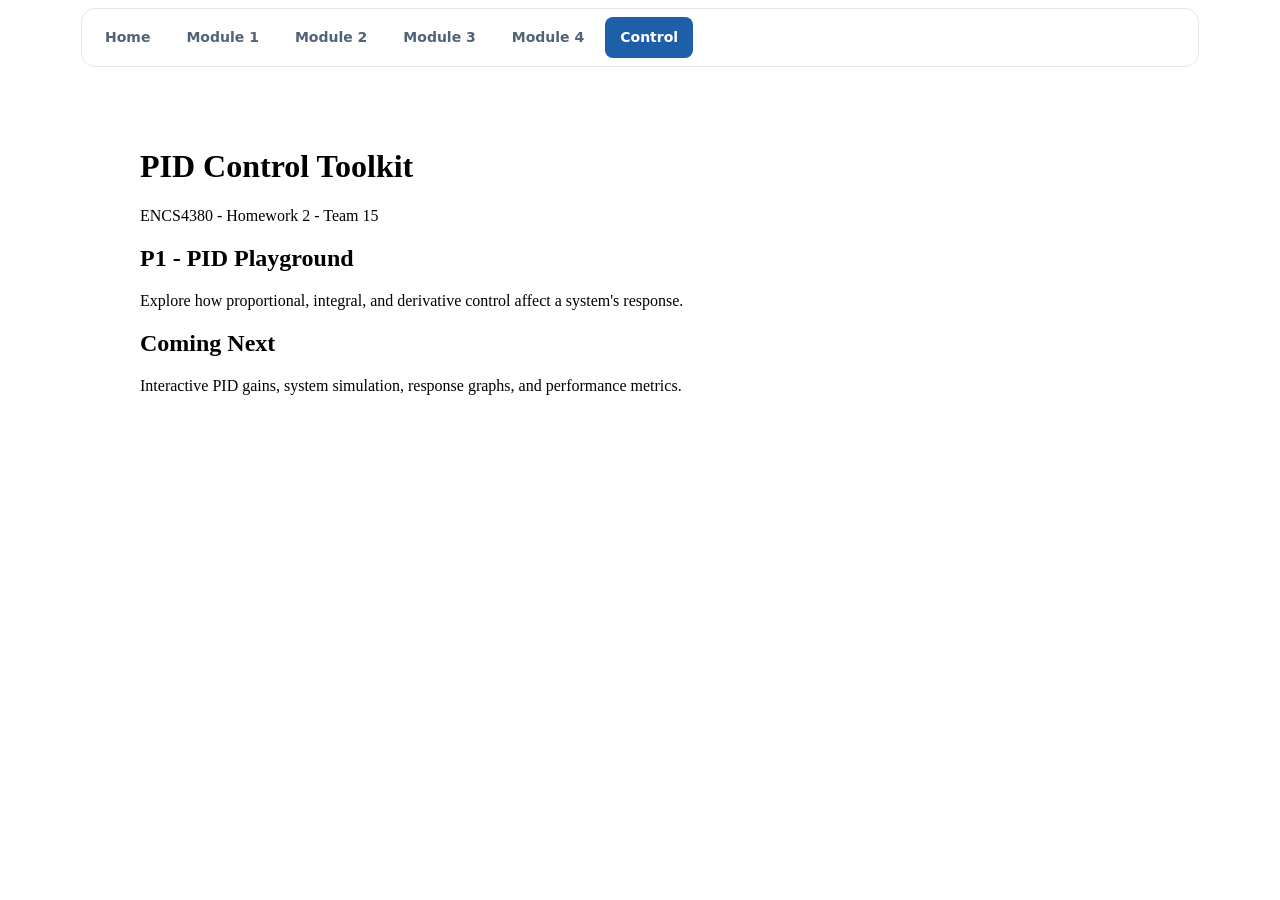
==== control /index.html @ 9d588b6b "Create PID control toolkit page" ====
<!DOCTYPE html>
<html lang="en">
<head>
  <meta charset="UTF-8">
  <meta name="viewport" content="width=device-width, initial-scale=1">
  <title>PID Control Toolkit | Team 15</title>
  <link rel="stylesheet" href="../assets/site.css">
</head>

<body>
  <nav class="site-nav">
    <a href="../">Home</a>
    <a href="../module1/">Module 1</a>
    <a href="../module2/">Module 2</a>
    <a href="../module3/">Module 3</a>
    <a href="../module4/">Module 4</a>
    <a href="./" aria-current="page">Control</a>
  </nav>

  <main style="max-width:1000px;margin:40px auto;padding:20px;">
    <h1>PID Control Toolkit</h1>
    <p>ENCS4380 - Homework 2 - Team 15</p>

    <h2>P1 - PID Playground</h2>
    <p>
      Explore how proportional, integral, and derivative
      control affect a system's response.
    </p>

    <h2>Coming Next</h2>
    <p>
      Interactive PID gains, system simulation,
      response graphs, and performance metrics.
    </p>
  </main>
</body>
</html>
---- assets/site.css ----
.site-nav{display:flex;gap:6px;flex-wrap:wrap;max-width:1100px;margin:0 auto 28px;padding:8px;background:#fff;border:1px solid #dfe5ec;border-radius:14px;font:600 14px/1.5 system-ui,sans-serif;color:#18232f}.site-nav a,.site-nav span{padding:10px 15px;border-radius:8px;text-decoration:none;color:#526277}.site-nav a:hover{background:#edf3fa;color:#1d5fa8}.site-nav a[aria-current=page]{background:#1d5fa8;color:#fff}.site-nav span{color:#68778a}.site-nav a:focus-visible,.home a:focus-visible{outline:3px solid #d4561f;outline-offset:3px}
.home{max-width:1100px;margin:auto;font-family:system-ui,sans-serif;color:#18232f}.home-body{margin:0;padding:24px;background:#f5f7fa;line-height:1.6}.hero{display:grid;grid-template-columns:1.1fr 1fr;gap:48px;align-items:center;padding:48px 0 56px}.eyebrow{color:#1d5fa8;font-size:12px;font-weight:750;letter-spacing:.16em;text-transform:uppercase}.home h1{font-size:clamp(36px,5.5vw,64px);line-height:1.08;letter-spacing:-.045em;margin:16px 0 22px}.intro{max-width:50ch;color:#5d6b7a;font-size:18px}.primary{display:inline-block;background:#1d5fa8;color:white;padding:12px 20px;border-radius:9px;text-decoration:none;font-weight:650;margin-top:12px}.signal{padding:25px;background:#102b46;border-radius:22px;color:#dbeafa;box-shadow:0 18px 40px #102b4615}.signal-top{display:flex;justify-content:space-between;font-size:12px;letter-spacing:.1em}.signal svg{width:100%;height:auto;display:block;margin:24px 0}.signal-bottom{display:flex;justify-content:space-between;font-size:12px;color:#a9bfd6}.section-title{display:flex;align-items:baseline;justify-content:space-between;gap:16px;margin:12px 0 20px}.home h2{font-size:24px;letter-spacing:-.025em;margin:0}.section-title p{color:#5d6b7a;font-size:14px}.modules{display:grid;grid-template-columns:repeat(2,1fr);gap:20px}.module-card{display:flex;flex-direction:column;align-items:flex-start;padding:28px;background:white;border:1px solid #dfe5ec;border-radius:16px;border-top:3px solid var(--accent);transition:transform .18s}.module-card:hover{transform:translateY(-3px)}.module-card .number{font-size:12px;font-weight:750;color:var(--accent);letter-spacing:.1em}.module-card h3{font-size:23px;line-height:1.25;margin:14px 0 10px}.module-card p{color:#5d6b7a;margin:0 0 22px;max-width:46ch}.equation{font:italic 20px Georgia,serif;color:var(--accent);margin-bottom:24px}.module-card a{color:var(--accent);font-weight:700;text-decoration:none;margin-top:auto}.module-card a:hover{text-decoration:underline}.coming{color:#68778a;font-size:13px;background:#edf1f5;padding:5px 10px;border-radius:6px;margin-top:auto}.home-footer{display:flex;justify-content:space-between;gap:16px;flex-wrap:wrap;color:#5d6b7a;font-size:13px;border-top:1px solid #dfe5ec;margin-top:44px;padding:22px 0}.home-footer a{color:#1d5fa8}@media(max-width:680px){.home-body{padding:16px}.hero{grid-template-columns:1fr;gap:24px;padding:20px 0 32px}.modules{grid-template-columns:1fr}.section-title{display:block}.site-nav{gap:2px}.site-nav a,.site-nav span{padding:8px 10px;font-size:12px}.signal{padding:20px}}@media(prefers-reduced-motion:reduce){.module-card{transition:none}}
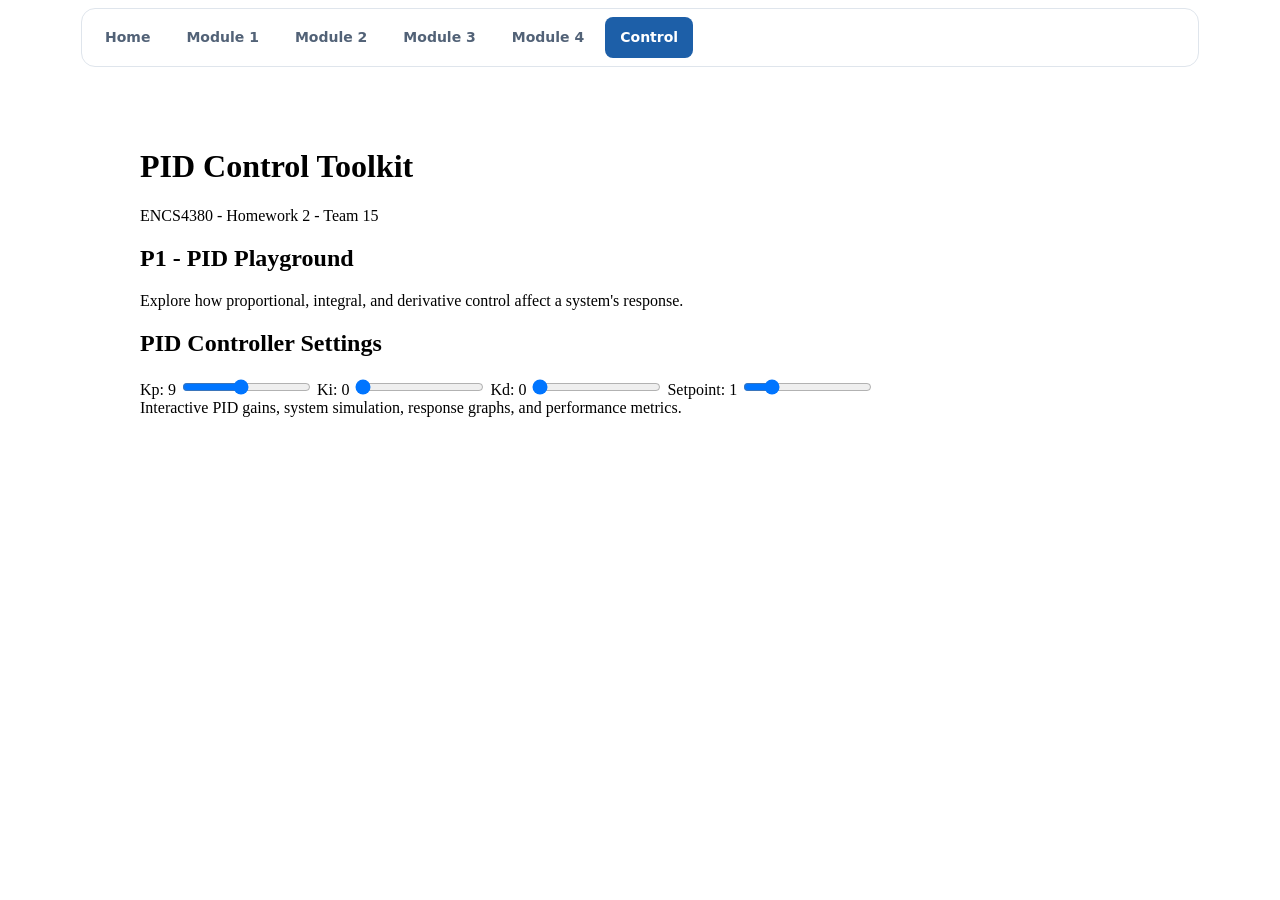
==== commit cfd6cb67: "Add interactive PID gain and setpoint sliders" ====
--- a/control /index.html
+++ b/control /index.html
@@ -28,11 +28,46 @@
       control affect a system's response.
     </p>
 
-    <h2>Coming Next</h2>
-    <p>
+    
+<section id="pid-controls">
+  <h2>PID Controller Settings</h2>
+
+  <label for="kp">Kp: <span id="kpValue">9</span></label>
+  <input type="range" id="kp"
+         min="0" max="20" step="0.1" value="9">
+
+  <label for="ki">Ki: <span id="kiValue">0</span></label>
+  <input type="range" id="ki"
+         min="0" max="20" step="0.1" value="0">
+
+  <label for="kd">Kd: <span id="kdValue">0</span></label>
+  <input type="range" id="kd"
+         min="0" max="10" step="0.1" value="0">
+
+  <label for="setpoint">
+    Setpoint: <span id="setpointValue">1</span>
+  </label>
+  <input type="range" id="setpoint"
+         min="0.1" max="5" step="0.1" value="1">
+</section>
+
       Interactive PID gains, system simulation,
       response graphs, and performance metrics.
     </p>
   </main>
+  
+<script>
+  const sliders = ["kp", "ki", "kd", "setpoint"];
+
+  sliders.forEach(id => {
+    const slider = document.getElementById(id);
+    const valueLabel = document.getElementById(id + "Value");
+
+    slider.addEventListener("input", () => {
+      valueLabel.textContent = slider.value;
+    });
+  });
+</script>
+
 </body>
 </html>
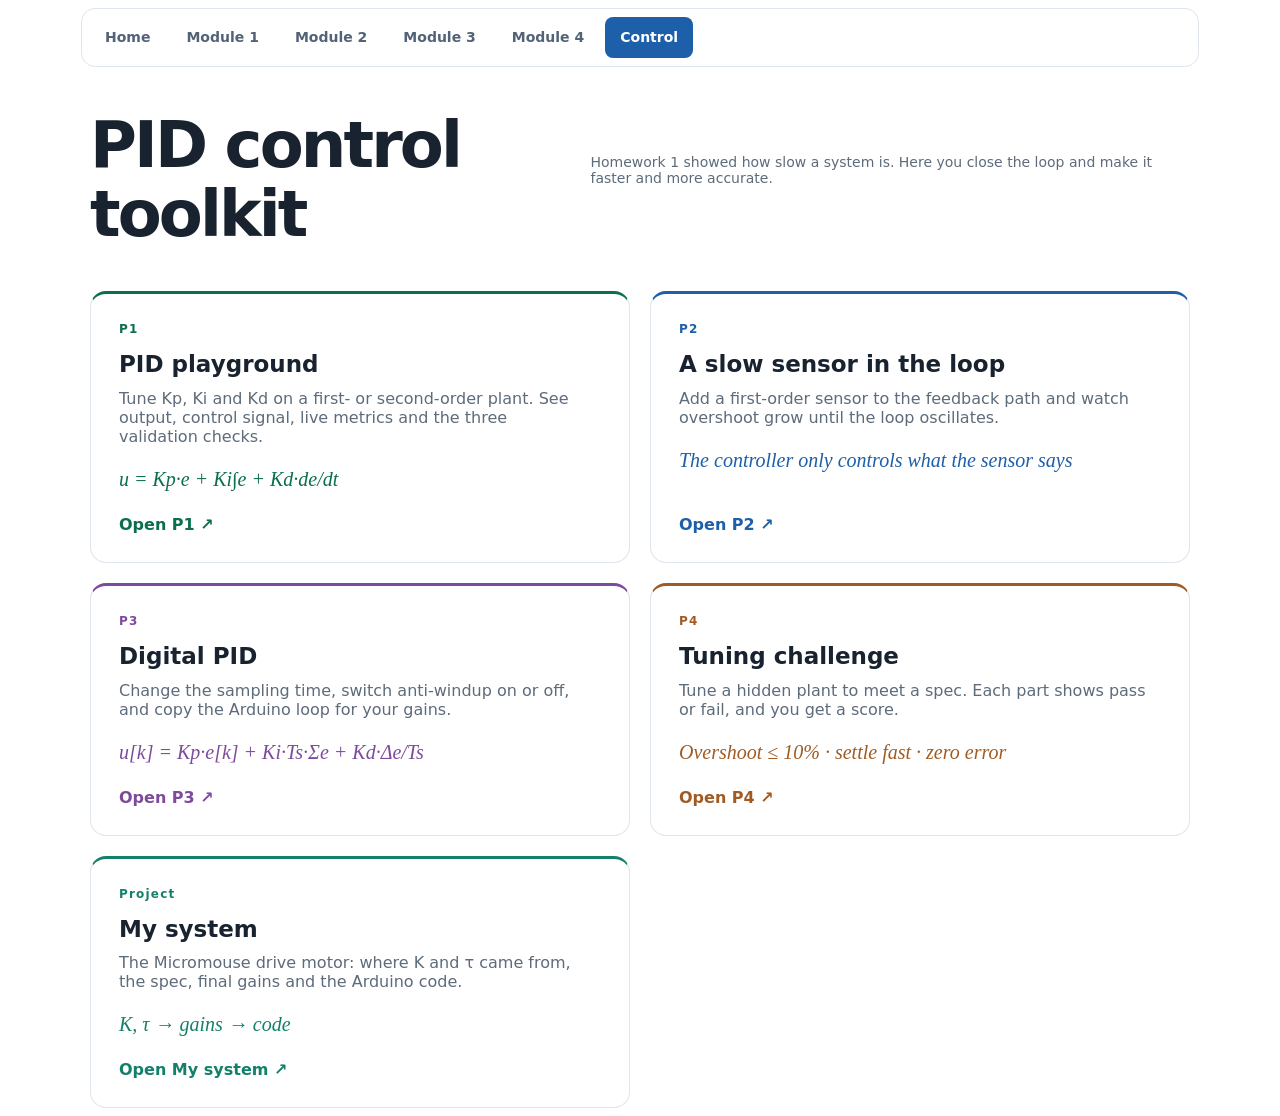
==== commit 26292124: "Replace control hub page" ====
--- a/control /index.html
+++ b/control /index.html
@@ -1,73 +1,24 @@
-
 <!DOCTYPE html>
 <html lang="en">
 <head>
-  <meta charset="UTF-8">
-  <meta name="viewport" content="width=device-width, initial-scale=1">
-  <title>PID Control Toolkit | Team 15</title>
-  <link rel="stylesheet" href="../assets/site.css">
+<meta charset="UTF-8">
+<meta name="viewport" content="width=device-width, initial-scale=1, viewport-fit=cover">
+<title>PID Control Toolkit · Team 15</title>
+<link rel="stylesheet" href="../assets/site.css">
 </head>
-
 <body>
-  <nav class="site-nav">
-    <a href="../">Home</a>
-    <a href="../module1/">Module 1</a>
-    <a href="../module2/">Module 2</a>
-    <a href="../module3/">Module 3</a>
-    <a href="../module4/">Module 4</a>
-    <a href="./" aria-current="page">Control</a>
-  </nav>
-
-  <main style="max-width:1000px;margin:40px auto;padding:20px;">
-    <h1>PID Control Toolkit</h1>
-    <p>ENCS4380 - Homework 2 - Team 15</p>
-
-    <h2>P1 - PID Playground</h2>
-    <p>
-      Explore how proportional, integral, and derivative
-      control affect a system's response.
-    </p>
-
-    
-<section id="pid-controls">
-  <h2>PID Controller Settings</h2>
-
-  <label for="kp">Kp: <span id="kpValue">9</span></label>
-  <input type="range" id="kp"
-         min="0" max="20" step="0.1" value="9">
-
-  <label for="ki">Ki: <span id="kiValue">0</span></label>
-  <input type="range" id="ki"
-         min="0" max="20" step="0.1" value="0">
-
-  <label for="kd">Kd: <span id="kdValue">0</span></label>
-  <input type="range" id="kd"
-         min="0" max="10" step="0.1" value="0">
-
-  <label for="setpoint">
-    Setpoint: <span id="setpointValue">1</span>
-  </label>
-  <input type="range" id="setpoint"
-         min="0.1" max="5" step="0.1" value="1">
+<nav class="site-nav" aria-label="Main navigation"><a href="../">Home</a><a href="../module1/">Module 1</a><a href="../module2/">Module 2</a><a href="../module3/">Module 3</a><a href="../module4/">Module 4</a><a href="./" aria-current="page">Control</a></nav>
+<main class="home">
+<section aria-labelledby="ctl-title">
+<div class="section-title"><h1 id="ctl-title">PID control toolkit</h1><p>Homework 1 showed how slow a system is. Here you close the loop and make it faster and more accurate.</p></div>
+<div class="modules">
+<article class="module-card" style="--accent:#0b6e4f"><span class="number">P1</span><h3>PID playground</h3><p>Tune Kp, Ki and Kd on a first- or second-order plant. See output, control signal, live metrics and the three validation checks.</p><div class="equation">u = Kp·e + Ki∫e + Kd·de/dt</div><a href="./p1.html">Open P1 <span aria-hidden="true">↗</span></a></article>
+<article class="module-card" style="--accent:#1d5fa8"><span class="number">P2</span><h3>A slow sensor in the loop</h3><p>Add a first-order sensor to the feedback path and watch overshoot grow until the loop oscillates.</p><div class="equation">The controller only controls what the sensor says</div><a href="./p2.html">Open P2 <span aria-hidden="true">↗</span></a></article>
+<article class="module-card" style="--accent:#7e4a9c"><span class="number">P3</span><h3>Digital PID</h3><p>Change the sampling time, switch anti-windup on or off, and copy the Arduino loop for your gains.</p><div class="equation">u[k] = Kp·e[k] + Ki·Ts·Σe + Kd·Δe/Ts</div><a href="./p3.html">Open P3 <span aria-hidden="true">↗</span></a></article>
+<article class="module-card" style="--accent:#a15b22"><span class="number">P4</span><h3>Tuning challenge</h3><p>Tune a hidden plant to meet a spec. Each part shows pass or fail, and you get a score.</p><div class="equation">Overshoot ≤ 10% · settle fast · zero error</div><a href="./p4.html">Open P4 <span aria-hidden="true">↗</span></a></article>
+<article class="module-card" style="--accent:#14806a"><span class="number">Project</span><h3>My system</h3><p>The Micromouse drive motor: where K and τ came from, the spec, final gains and the Arduino code.</p><div class="equation">K, τ → gains → code</div><a href="./my-system.html">Open My system <span aria-hidden="true">↗</span></a></article>
+</div>
 </section>
-
-      Interactive PID gains, system simulation,
-      response graphs, and performance metrics.
-    </p>
-  </main>
-  
-<script>
-  const sliders = ["kp", "ki", "kd", "setpoint"];
-
-  sliders.forEach(id => {
-    const slider = document.getElementById(id);
-    const valueLabel = document.getElementById(id + "Value");
-
-    slider.addEventListener("input", () => {
-      valueLabel.textContent = slider.value;
-    });
-  });
-</script>
-
+</main>
 </body>
 </html>
